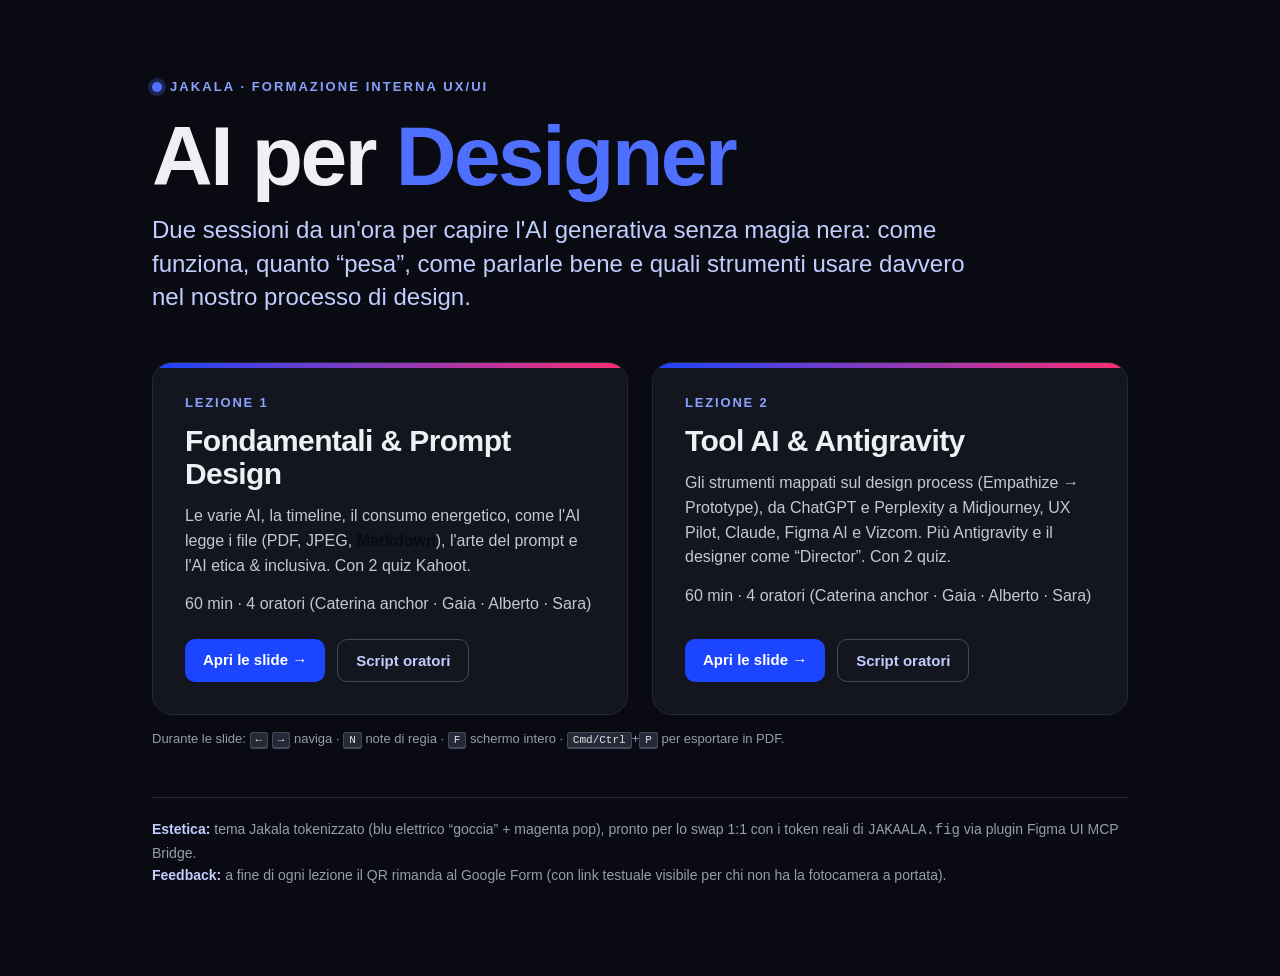
==== index.html @ 89368acc "Corso "AI per Designer" — 2 lezioni (slide reveal-style + script oratori) Deck HTML self-contained, " ====
<!DOCTYPE html>
<html lang="it">
<head>
  <meta charset="UTF-8">
  <meta name="viewport" content="width=device-width, initial-scale=1">
  <title>AI per Designer — Hub del corso · Jakala</title>
  <link rel="stylesheet" href="assets/jakala.css">
  <style>
    body { background: var(--c-ink-900); color: var(--c-ink-100); min-height: 100vh; }
    .wrap { max-width: 1040px; margin: 0 auto; padding: clamp(32px, 6vw, 88px) var(--s-6); }
    .hero-k { display:inline-flex; align-items:center; gap:8px; font-size:13px; font-weight:800; letter-spacing:.16em; text-transform:uppercase; color: var(--c-blue-300); margin:0 0 18px; }
    .hero-k::before { content:""; width:10px; height:10px; border-radius:999px; background: var(--c-blue-400); box-shadow:0 0 0 4px rgba(79,112,255,.25); }
    h1 { font-size: clamp(40px, 7vw, 84px); line-height: .98; letter-spacing: -.03em; font-weight: 800; margin: 0 0 16px; }
    h1 .accent { color: var(--c-blue-400); }
    .sub { font-size: clamp(18px, 2.2vw, 24px); color: var(--c-blue-200); max-width: 62ch; line-height: 1.4; margin: 0 0 48px; }
    .grid { display: grid; grid-template-columns: 1fr 1fr; gap: 24px; }
    @media (max-width: 720px) { .grid { grid-template-columns: 1fr; } }
    .lez {
      background: var(--c-ink-800); border: 1px solid var(--c-ink-700);
      border-radius: 20px; padding: 32px; display: flex; flex-direction: column; gap: 14px;
      position: relative; overflow: hidden;
    }
    .lez::before { content:""; position:absolute; inset:0 0 auto 0; height:5px; background: linear-gradient(90deg, var(--c-blue-500), var(--c-mag-500)); }
    .lez__n { font-size: 13px; font-weight: 800; letter-spacing:.14em; text-transform:uppercase; color: var(--c-blue-300); }
    .lez h2 { font-size: 30px; line-height: 1.1; letter-spacing:-.02em; margin: 0; font-weight: 800; }
    .lez p { color: var(--c-ink-300); font-size: 16px; line-height: 1.55; margin: 0; }
    .lez__meta { font-size: 13px; color: var(--c-ink-400); }
    .lez__links { display: flex; gap: 12px; margin-top: auto; padding-top: 8px; flex-wrap: wrap; }
    .btn {
      display: inline-block; font-size: 15px; font-weight: 800; text-decoration: none;
      border-radius: 10px; padding: 12px 18px; transition: transform .15s ease;
    }
    .btn--slides { background: var(--c-blue-500); color: #fff; }
    .btn--script { background: transparent; color: var(--c-blue-200); border: 1px solid var(--c-ink-600); }
    .btn:hover { transform: translateY(-2px); }
    .foot-note { margin-top: 48px; font-size: 14px; color: var(--c-ink-400); line-height: 1.6; border-top: 1px solid var(--c-ink-700); padding-top: 20px; }
    .foot-note strong { color: var(--c-blue-200); }
    .legenda { margin-top: 14px; font-size:13px; color: var(--c-ink-400); }
    .legenda kbd { background: var(--c-ink-700); border-color: var(--c-ink-600); color: var(--c-ink-200); }
  </style>
</head>
<body>
  <main class="wrap">
    <p class="hero-k">Jakala · Formazione interna UX/UI</p>
    <h1>AI per <span class="accent">Designer</span></h1>
    <p class="sub">Due sessioni da un'ora per capire l'AI generativa senza magia nera: come funziona, quanto “pesa”, come parlarle bene e quali strumenti usare davvero nel nostro processo di design.</p>

    <div class="grid">
      <section class="lez">
        <span class="lez__n">Lezione 1</span>
        <h2>Fondamentali &amp; Prompt Design</h2>
        <p>Le varie AI, la timeline, il consumo energetico, come l'AI legge i file (PDF, JPEG, <strong>Markdown</strong>), l'arte del prompt e l'AI etica &amp; inclusiva. Con 2 quiz Kahoot.</p>
        <p class="lez__meta">60 min · 4 oratori (Caterina anchor · Gaia · Alberto · Sara)</p>
        <div class="lez__links">
          <a class="btn btn--slides" href="lezione-1-fondamenti/slides.html">Apri le slide →</a>
          <a class="btn btn--script" href="lezione-1-fondamenti/script.html">Script oratori</a>
        </div>
      </section>

      <section class="lez">
        <span class="lez__n">Lezione 2</span>
        <h2>Tool AI &amp; Antigravity</h2>
        <p>Gli strumenti mappati sul design process (Empathize → Prototype), da ChatGPT e Perplexity a Midjourney, UX Pilot, Claude, Figma AI e Vizcom. Più Antigravity e il designer come “Director”. Con 2 quiz.</p>
        <p class="lez__meta">60 min · 4 oratori (Caterina anchor · Gaia · Alberto · Sara)</p>
        <div class="lez__links">
          <a class="btn btn--slides" href="lezione-2-tool-antigravity/slides.html">Apri le slide →</a>
          <a class="btn btn--script" href="lezione-2-tool-antigravity/script.html">Script oratori</a>
        </div>
      </section>
    </div>

    <p class="legenda">Durante le slide: <kbd>←</kbd> <kbd>→</kbd> naviga · <kbd>N</kbd> note di regia · <kbd>F</kbd> schermo intero · <kbd>Cmd/Ctrl</kbd>+<kbd>P</kbd> per esportare in PDF.</p>

    <p class="foot-note">
      <strong>Estetica:</strong> tema Jakala tokenizzato (blu elettrico “goccia” + magenta pop), pronto per lo swap 1:1 con i token reali di <code>JAKAALA.fig</code> via plugin Figma UI MCP Bridge.
      <br><strong>Feedback:</strong> a fine di ogni lezione il QR rimanda al Google Form (con link testuale visibile per chi non ha la fotocamera a portata).
    </p>
  </main>
</body>
</html>
---- assets/jakala.css ----
/* ============================================================================
   AI PER DESIGNER — DESIGN SYSTEM DELLE SLIDE (tema JAKALA)
   ----------------------------------------------------------------------------
   Fondo chiaro, quasi-nero editoriale, accento BLU ELETTRICO ("goccia" Jakala)
   + pop MAGENTA per i momenti "gioco/quiz". Scala 4pt, radius 4/8/16.
   Conforme WCAG 2.2 AA (contrasti verificati, reduced-motion, focus-visible).

   >>> PER ALLINEARE 1:1 AI TOKEN FIGMA (JAKAALA.fig) <<<
   1. Figma Desktop → apri JAKAALA.fig
   2. Plugins → Development → "Figma UI MCP Bridge" → Run
   3. Dimmi "rileggi Figma": estraggo color/type/spacing reali
   4. Sostituisco SOLO il blocco :root qui sotto, 1:1. Nient'altro cambia.
   ========================================================================== */

:root {
  /* --- BRAND / PRIMARY (blu elettrico "goccia") ------------------------ */
  --c-blue-900: #071039;
  --c-blue-800: #0b1a63;
  --c-blue-700: #12269a;
  --c-blue-600: #1636cf;   /* eyebrow / testo su bianco (8.5:1) */
  --c-blue-500: #1b45ff;   /* primary — testo large & UI (6.3:1) */
  --c-blue-400: #4f70ff;
  --c-blue-300: #8aa1ff;   /* testo su navy */
  --c-blue-200: #c1cdff;
  --c-blue-100: #e4e9ff;
  --c-blue-050: #f2f5ff;

  /* --- SECONDARY / POP (magenta = SOLO large ≥24px o UI/grafica) ------- */
  --c-mag-700: #b3134d;   /* testo magenta scuro su mag-100 */
  --c-mag-500: #ff2e73;   /* accento grafico / numeri large */
  --c-mag-100: #ffe0ea;

  /* --- NEUTRI (freddi, quasi-neri editoriali) -------------------------- */
  --c-ink-900: #0a0b12;
  --c-ink-800: #14161f;   /* body (18:1) */
  --c-ink-700: #262a37;
  --c-ink-600: #444a5c;   /* lead / secondario (8.8:1) */
  --c-ink-500: #6b7183;   /* micro / footer — minimo AA testo (4.9:1) */
  --c-ink-400: #969cae;   /* SOLO bordi/decor, mai testo informativo */
  --c-ink-300: #c3c8d4;
  --c-ink-200: #e0e3ea;
  --c-ink-100: #eef0f4;
  --c-ink-050: #f7f8fb;
  --c-white:   #ffffff;

  /* --- SEMANTICI ------------------------------------------------------- */
  --c-green:  #0f9d58;  --c-green-bg: #e4f6ec;  --c-green-tx: #0a6e3d;
  --c-amber:  #b06f00;  --c-amber-bg: #fdf1dc;
  --c-red:    #d1352b;  --c-red-bg:   #fbe7e5;
  --c-violet: #6b46e5;  --c-violet-bg:#ece7fd;

  /* --- TIPOGRAFIA -----------------------------------------------------
     Font brand Jakala swappabile: cambia solo --font-sans. Stack di sistema
     scelto per resa offline in aula (nessuna dipendenza da CDN). */
  --font-sans: "Inter", "Helvetica Neue", -apple-system, BlinkMacSystemFont, "Segoe UI", Arial, sans-serif;
  --font-mono: "SFMono-Regular", "JetBrains Mono", Menlo, Consolas, monospace;

  --fs-display: clamp(40px, 5.6vw, 78px);
  --fs-h1:      clamp(30px, 4.0vw, 55px);
  --fs-h2:      clamp(24px, 2.8vw, 38px);
  --fs-h3:      clamp(19px, 1.9vw, 26px);
  --fs-body:    clamp(15px, 1.35vw, 20px);
  --fs-small:   clamp(13px, 1.05vw, 16px);
  --fs-micro:   clamp(11px, 0.85vw, 13px);

  /* --- SPAZIATURE (scala 4pt) ------------------------------------------ */
  --s-1: 4px;  --s-2: 8px;  --s-3: 12px; --s-4: 16px;
  --s-5: 24px; --s-6: 32px; --s-7: 48px; --s-8: 64px; --s-9: 88px;

  /* --- FORMA ----------------------------------------------------------- */
  --r-sm: 4px; --r-md: 8px; --r-lg: 16px; --r-pill: 999px;
  --bd: 1px solid var(--c-ink-200);

  --sh-1: 0 1px 2px rgba(10,11,18,.06), 0 1px 3px rgba(10,11,18,.05);
  --sh-2: 0 4px 10px rgba(10,11,18,.07), 0 2px 4px rgba(10,11,18,.05);
  --sh-3: 0 18px 40px rgba(10,11,18,.14);
}

/* ============================================================================
   BASE
   ========================================================================== */
* { box-sizing: border-box; }
html, body { margin: 0; padding: 0; }

body {
  font-family: var(--font-sans);
  color: var(--c-ink-800);
  background: var(--c-ink-100);
  -webkit-font-smoothing: antialiased;
  text-rendering: optimizeLegibility;
}

/* a11y: testo solo per screen reader */
.sr-only {
  position: absolute; width: 1px; height: 1px; padding: 0; margin: -1px;
  overflow: hidden; clip: rect(0,0,0,0); white-space: nowrap; border: 0;
}

/* a11y: focus visibile su qualsiasi elemento interattivo (ring 6.3:1) */
:focus-visible { outline: 3px solid var(--c-blue-500); outline-offset: 2px; border-radius: 2px; }
[tabindex="-1"]:focus { outline: none; } /* focus programmatico su titolo slide: nessun ring */

/* ============================================================================
   DECK & SLIDE — formato 16:9
   ========================================================================== */
.deck { display: block; }

.slide {
  position: relative;
  width: min(100vw, calc((100vh - 64px) * 16 / 9));
  aspect-ratio: 16 / 9;
  margin: 0 auto;
  background: var(--c-white);
  overflow: hidden;
  display: none;               /* le slide non attive escono dall'albero a11y */
  flex-direction: column;
  padding: var(--s-8) var(--s-9) var(--s-7);
  box-shadow: var(--sh-3);
}
.slide.is-active { display: flex; }

/* barra brand in alto (goccia → magenta) */
.slide::before {
  content: "";
  position: absolute; inset: 0 0 auto 0; height: 6px;
  background: linear-gradient(90deg, var(--c-blue-500) 0%, var(--c-blue-400) 55%, var(--c-mag-500) 100%);
  z-index: 3;
}

/* --- varianti di sfondo --- */
.slide--dark  { background: var(--c-ink-900); color: var(--c-ink-100); }
.slide--tint  { background: var(--c-blue-050); }
.slide--cover {
  background:
    radial-gradient(120% 90% at 82% 18%, rgba(27,69,255,.55) 0%, rgba(27,69,255,0) 55%),
    radial-gradient(90% 80% at 12% 92%, rgba(255,46,115,.35) 0%, rgba(255,46,115,0) 50%),
    linear-gradient(150deg, #060a1f 0%, #0b1440 60%, #12269a 100%);
  color: var(--c-white); justify-content: center;
}
.slide--divider {
  background: linear-gradient(150deg, var(--c-ink-900) 0%, var(--c-blue-900) 100%);
  color: var(--c-white); justify-content: center;
}

/* ============================================================================
   TIPOGRAFIA DI SLIDE
   ========================================================================== */
.eyebrow {
  font-size: var(--fs-micro);
  letter-spacing: .16em;
  text-transform: uppercase;
  font-weight: 800;
  color: var(--c-blue-600);
  margin: 0 0 var(--s-3);
  display: inline-flex; align-items: center; gap: 8px;
}
.eyebrow::before {                      /* la "goccia" blu */
  content: ""; width: 9px; height: 9px; border-radius: 999px;
  background: var(--c-blue-500); flex: none;
  box-shadow: 0 0 0 4px var(--c-blue-100);
}
.slide--dark .eyebrow, .slide--cover .eyebrow, .slide--divider .eyebrow { color: var(--c-blue-300); }
.slide--dark .eyebrow::before, .slide--cover .eyebrow::before, .slide--divider .eyebrow::before {
  background: var(--c-blue-400); box-shadow: 0 0 0 4px rgba(79,112,255,.25);
}

h1.display { font-size: var(--fs-display); line-height: 1.0; letter-spacing: -.03em; font-weight: 800; margin: 0 0 var(--s-4); }
h2.title   { font-size: var(--fs-h1); line-height: 1.06; letter-spacing: -.02em; font-weight: 800; margin: 0 0 var(--s-5); }
h3.sub     { font-size: var(--fs-h3); line-height: 1.28; font-weight: 700; margin: 0 0 var(--s-3); color: var(--c-ink-700); }
.slide--dark h3.sub, .slide--cover h3.sub, .slide--divider h3.sub { color: var(--c-blue-200); }

p, li { font-size: var(--fs-body); line-height: 1.55; }
.lead { font-size: var(--fs-h3); line-height: 1.4; color: var(--c-ink-600); max-width: 64ch; }
.slide--cover .lead, .slide--divider .lead, .slide--dark .lead { color: var(--c-blue-200); }
.small { font-size: var(--fs-small); color: var(--c-ink-600); }
.micro { font-size: var(--fs-micro); color: var(--c-ink-500); }
strong { font-weight: 700; color: var(--c-ink-900); }
.slide--dark strong, .slide--cover strong, .slide--divider strong { color: var(--c-white); }
em.hl { font-style: normal; background: linear-gradient(transparent 60%, var(--c-blue-200) 60%); padding: 0 2px; }
em.hl-m { font-style: normal; background: linear-gradient(transparent 60%, var(--c-mag-100) 60%); padding: 0 2px; }

.body { flex: 1; min-height: 0; display: flex; flex-direction: column; gap: var(--s-5); }

/* ============================================================================
   LAYOUT UTILITY
   ========================================================================== */
.cols      { display: grid; gap: var(--s-5); }
.cols-2    { grid-template-columns: 1fr 1fr; }
.cols-3    { grid-template-columns: repeat(3, 1fr); }
.cols-4    { grid-template-columns: repeat(4, 1fr); }
.cols-2-1  { grid-template-columns: 2fr 1fr; }
.cols-1-2  { grid-template-columns: 1fr 2fr; }
.stack     { display: flex; flex-direction: column; gap: var(--s-3); }
.row       { display: flex; gap: var(--s-4); align-items: center; flex-wrap: wrap; }
.center    { justify-content: center; align-items: center; text-align: center; }
.mt-auto   { margin-top: auto; }
.gap-6     { gap: var(--s-6); }

/* ============================================================================
   COMPONENTI
   ========================================================================== */
.card {
  background: var(--c-white);
  border: var(--bd);
  border-radius: var(--r-lg);
  padding: var(--s-5);
  box-shadow: var(--sh-1);
  display: flex; flex-direction: column; gap: var(--s-2);
}
.card--tint { background: var(--c-blue-050); border-color: var(--c-blue-200); }
.card--mag  { background: var(--c-mag-100); border-color: #ffc2d6; }
.card--flat { box-shadow: none; }
.card--dark { background: var(--c-ink-800); border-color: var(--c-ink-700); color: var(--c-ink-100); }
.card__k { font-size: var(--fs-micro); font-weight: 800; letter-spacing: .1em; text-transform: uppercase; color: var(--c-blue-600); }
.card__t { font-size: var(--fs-h3); font-weight: 800; line-height: 1.15; margin: 0; letter-spacing: -.01em; }
.card__d { font-size: var(--fs-small); color: var(--c-ink-600); margin: 0; line-height: 1.5; }
.card--dark .card__d { color: var(--c-ink-300); }
.card__icon { font-size: 32px; line-height: 1; }

.badge {
  display: inline-flex; align-items: center; gap: 6px;
  font-size: var(--fs-micro); font-weight: 800; letter-spacing: .04em;
  padding: 4px 10px; border-radius: var(--r-pill);
  background: var(--c-blue-100); color: var(--c-blue-700);
}
.badge--ok   { background: var(--c-green-bg); color: var(--c-green-tx); }
.badge--warn { background: var(--c-amber-bg); color: var(--c-amber); }
.badge--no   { background: var(--c-red-bg);   color: var(--c-red); }
.badge--mag  { background: var(--c-mag-100);  color: var(--c-mag-700); }
.badge--alt  { background: var(--c-violet-bg); color: var(--c-violet); }

.stat { display: flex; flex-direction: column; gap: var(--s-1); }
.stat__n { font-size: clamp(42px, 6.6vw, 96px); font-weight: 800; letter-spacing: -.04em; line-height: .9; color: var(--c-blue-600); }
.stat--mag .stat__n { color: var(--c-mag-500); }   /* magenta OK: numero large */
.slide--dark .stat__n, .slide--cover .stat__n { color: var(--c-blue-300); }
.stat__u { font-size: var(--fs-h3); font-weight: 700; color: var(--c-ink-700); }
.slide--dark .stat__u, .slide--cover .stat__u { color: var(--c-blue-200); }
.stat__d { font-size: var(--fs-small); color: var(--c-ink-500); }

table.tbl { width: 100%; border-collapse: collapse; font-size: var(--fs-small); }
table.tbl th {
  text-align: left; font-size: var(--fs-micro); text-transform: uppercase;
  letter-spacing: .08em; color: var(--c-ink-500); font-weight: 800;
  padding: var(--s-2) var(--s-3); border-bottom: 2px solid var(--c-ink-200);
}
table.tbl td { padding: var(--s-3); border-bottom: 1px solid var(--c-ink-100); vertical-align: top; }
table.tbl tr:last-child td { border-bottom: none; }
table.tbl tbody tr:nth-child(even) { background: var(--c-ink-050); }
table.tbl .num { font-variant-numeric: tabular-nums; }

ul.ticks { list-style: none; padding: 0; margin: 0; display: flex; flex-direction: column; gap: var(--s-3); }
ul.ticks li { position: relative; padding-left: 30px; }
ul.ticks li::before {
  content: ""; position: absolute; left: 0; top: .5em;
  width: 11px; height: 11px; border-radius: 999px; background: var(--c-blue-500);
}
ul.ticks.no li::before { background: var(--c-red); border-radius: 3px; }
ul.ticks.ok li::before { background: var(--c-green); }
.slide--dark ul.ticks li::before { background: var(--c-blue-400); }

.steps { display: grid; grid-auto-flow: column; gap: var(--s-4); }
.step { border-top: 3px solid var(--c-blue-400); padding-top: var(--s-3); }
.step__n { font-size: var(--fs-micro); font-weight: 800; color: var(--c-blue-600); letter-spacing: .1em; }
.step__t { font-size: var(--fs-small); font-weight: 800; margin: 4px 0 2px; }
.step__d { font-size: var(--fs-micro); color: var(--c-ink-600); line-height: 1.45; }

/* --- Blocchi prompt / codice --- */
.code {
  font-family: var(--font-mono); font-size: var(--fs-small); line-height: 1.6;
  background: var(--c-ink-900); color: #d7e3ec;
  border-radius: var(--r-md); padding: var(--s-4); white-space: pre-wrap;
  overflow: auto;
}
.code .c-key { color: var(--c-blue-300); font-weight: 700; }
.code .c-dim { color: var(--c-ink-400); }
.prompt-bad, .prompt-good {
  border-radius: var(--r-md); padding: var(--s-4); font-size: var(--fs-small); line-height: 1.5;
  border-left: 4px solid;
}
.prompt-bad  { background: var(--c-red-bg);   border-color: var(--c-red); }
.prompt-good { background: var(--c-green-bg); border-color: var(--c-green); }
.prompt-bad b, .prompt-good b { display:block; font-size: var(--fs-micro); text-transform: uppercase; letter-spacing:.08em; margin-bottom: 6px; }
.prompt-bad b  { color: var(--c-red); }
.prompt-good b { color: var(--c-green-tx); }

/* --- Quiz / QR --- */
.quiz { display: grid; grid-template-columns: 1fr 340px; gap: var(--s-7); align-items: center; flex: 1; }
.quiz--full { grid-template-columns: 1fr; }
.quiz__opts { display: grid; grid-template-columns: 1fr 1fr; gap: var(--s-3); }
.quiz__opt {
  display: flex; gap: var(--s-3); align-items: center;
  background: var(--c-white); border: 2px solid var(--c-ink-200);
  border-radius: var(--r-md); padding: var(--s-3) var(--s-4);
  font-size: var(--fs-body); font-weight: 600; color: var(--c-ink-800);
}
.quiz__opt b {
  flex: none; width: 32px; height: 32px; border-radius: var(--r-sm);
  background: var(--c-blue-100); color: var(--c-blue-700);
  display: grid; place-items: center; font-size: var(--fs-small);
}
.quiz__tag { margin-left: auto; font-size: var(--fs-micro); font-weight: 800; letter-spacing: .04em; white-space: nowrap; }
/* color-not-only: la risposta corretta ha bordo verde + testo "✓ Corretto" (non solo colore) */
.quiz__opt--right { border-color: var(--c-green); background: var(--c-green-bg); }
.quiz__opt--right b { background: var(--c-green); color: #fff; }
.quiz__opt--right .quiz__tag { color: var(--c-green-tx); }

.qr {
  background: var(--c-white); border: var(--bd); border-radius: var(--r-lg);
  padding: var(--s-4); text-align: center; box-shadow: var(--sh-2);
}
.qr img, .qr svg { width: 100%; height: auto; display: block; }
.qr__c { font-size: var(--fs-micro); color: var(--c-ink-500); margin-top: var(--s-2); }
.linkbtn {
  display: inline-block; margin-top: var(--s-3);
  font-size: var(--fs-small); font-weight: 800; color: var(--c-blue-600);
  text-decoration: underline; text-underline-offset: 3px; word-break: break-all;
}
.slide--dark .linkbtn, .slide--cover .linkbtn { color: var(--c-blue-200); }

/* --- Note di regia (toggle con N) --- */
.notes {
  display: none;
  position: absolute; left: 0; right: 0; bottom: 0;
  background: var(--c-ink-900); color: var(--c-ink-200);
  padding: var(--s-4) var(--s-9);
  font-size: 13px; line-height: 1.5;
  border-top: 3px solid var(--c-blue-400);
  max-height: 44%; overflow: auto; z-index: 4;
}
body.show-notes .slide.is-active .notes { display: block; }
.notes b { color: var(--c-blue-300); }
.notes .n-sec { margin-bottom: 6px; }

/* --- Footer slide --- */
.foot {
  position: absolute; left: var(--s-9); right: var(--s-9); bottom: var(--s-5);
  display: flex; justify-content: space-between; align-items: center; gap: var(--s-3);
  font-size: var(--fs-micro); color: var(--c-ink-500);   /* AA: 4.9:1, era ink-400 (FAIL) */
  border-top: 1px solid var(--c-ink-200); padding-top: var(--s-3);
}
.foot .who { color: var(--c-blue-600); font-weight: 800; }
.slide--dark .foot, .slide--cover .foot, .slide--divider .foot { color: var(--c-blue-200); border-color: rgba(255,255,255,.18); }
.slide--dark .foot .who, .slide--cover .foot .who, .slide--divider .foot .who { color: #fff; }

/* --- Chrome del deck --- */
.deck-bar {
  position: fixed; bottom: 0; left: 0; right: 0; height: 52px;
  background: var(--c-white); border-top: var(--bd);
  display: flex; align-items: center; gap: var(--s-4);
  padding: 0 var(--s-5); font-size: 13px; color: var(--c-ink-600); z-index: 50;
}
.deck-bar strong { color: var(--c-ink-900); }
.deck-bar button {
  font: inherit; font-weight: 700; cursor: pointer;
  background: var(--c-ink-100); border: var(--bd); color: var(--c-ink-700);
  border-radius: var(--r-sm); padding: 6px 12px;
}
.deck-bar button:hover { background: var(--c-blue-100); border-color: var(--c-blue-300); color: var(--c-blue-700); }
.deck-bar .spacer { flex: 1; }
.deck-bar .legend { color: var(--c-ink-500); font-size: 12px; }
.deck-bar .count { font-variant-numeric: tabular-nums; font-weight: 800; color: var(--c-ink-900); }
.deck-bar a { color: var(--c-ink-600); text-decoration: none; font-weight: 700; }
.deck-bar a:hover { color: var(--c-blue-600); }
.progress { position: fixed; top: 0; left: 0; height: 3px; background: var(--c-blue-500); z-index: 60; transition: width .2s ease; }

.deck-stage { min-height: 100vh; display: grid; place-items: center; padding-bottom: 52px; }

kbd {
  font-family: var(--font-mono); font-size: 11px; background: var(--c-ink-100);
  border: 1px solid var(--c-ink-300); border-bottom-width: 2px;
  border-radius: 3px; padding: 1px 5px; color: var(--c-ink-700);
}

/* ============================================================================
   REDUCED MOTION — rispetta prefers-reduced-motion (a11y)
   ========================================================================== */
@media (prefers-reduced-motion: reduce) {
  *, *::before, *::after { animation: none !important; transition: none !important; }
  .slide, .slide * { transform: none !important; }
}

/* ============================================================================
   STAMPA / EXPORT PDF  →  Cmd+P, "Salva come PDF", orizzontale, no margini
   Tutte le slide visibili, in ordine DOM = ordine di lettura.
   ========================================================================== */
@media print {
  @page { size: 297mm 167mm; margin: 0; }
  body { background: #fff; }
  .deck-bar, .progress { display: none !important; }
  .deck-stage { display: block; padding: 0; }
  .slide {
    display: flex !important;
    width: 297mm; height: 167mm; aspect-ratio: auto;
    box-shadow: none; page-break-after: always; break-after: page;
    padding: 14mm 18mm 12mm;
  }
  .notes { display: none !important; }
}
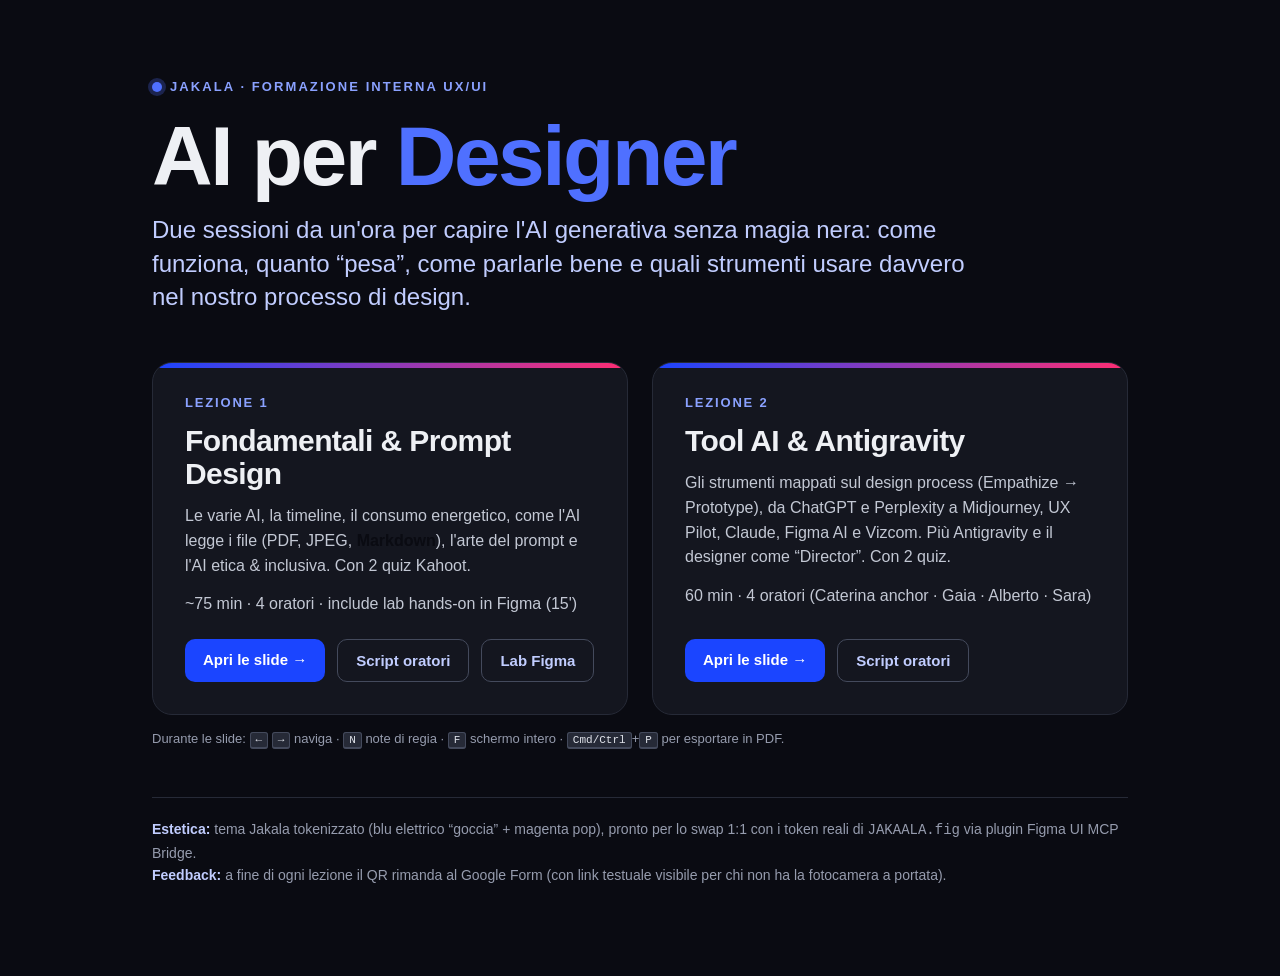
==== commit a33094fc: "L1: aggiunto lab hands-on in Figma da 15' (2 slide + handout facilitatore/schema board) L1 ora 25 sl" ====
--- a/index.html
+++ b/index.html
@@ -50,10 +50,11 @@
         <span class="lez__n">Lezione 1</span>
         <h2>Fondamentali &amp; Prompt Design</h2>
         <p>Le varie AI, la timeline, il consumo energetico, come l'AI legge i file (PDF, JPEG, <strong>Markdown</strong>), l'arte del prompt e l'AI etica &amp; inclusiva. Con 2 quiz Kahoot.</p>
-        <p class="lez__meta">60 min · 4 oratori (Caterina anchor · Gaia · Alberto · Sara)</p>
+        <p class="lez__meta">~75 min · 4 oratori · include lab hands-on in Figma (15')</p>
         <div class="lez__links">
           <a class="btn btn--slides" href="lezione-1-fondamenti/slides.html">Apri le slide →</a>
           <a class="btn btn--script" href="lezione-1-fondamenti/script.html">Script oratori</a>
+          <a class="btn btn--script" href="lezione-1-fondamenti/lab-figma.html">Lab Figma</a>
         </div>
       </section>
 
